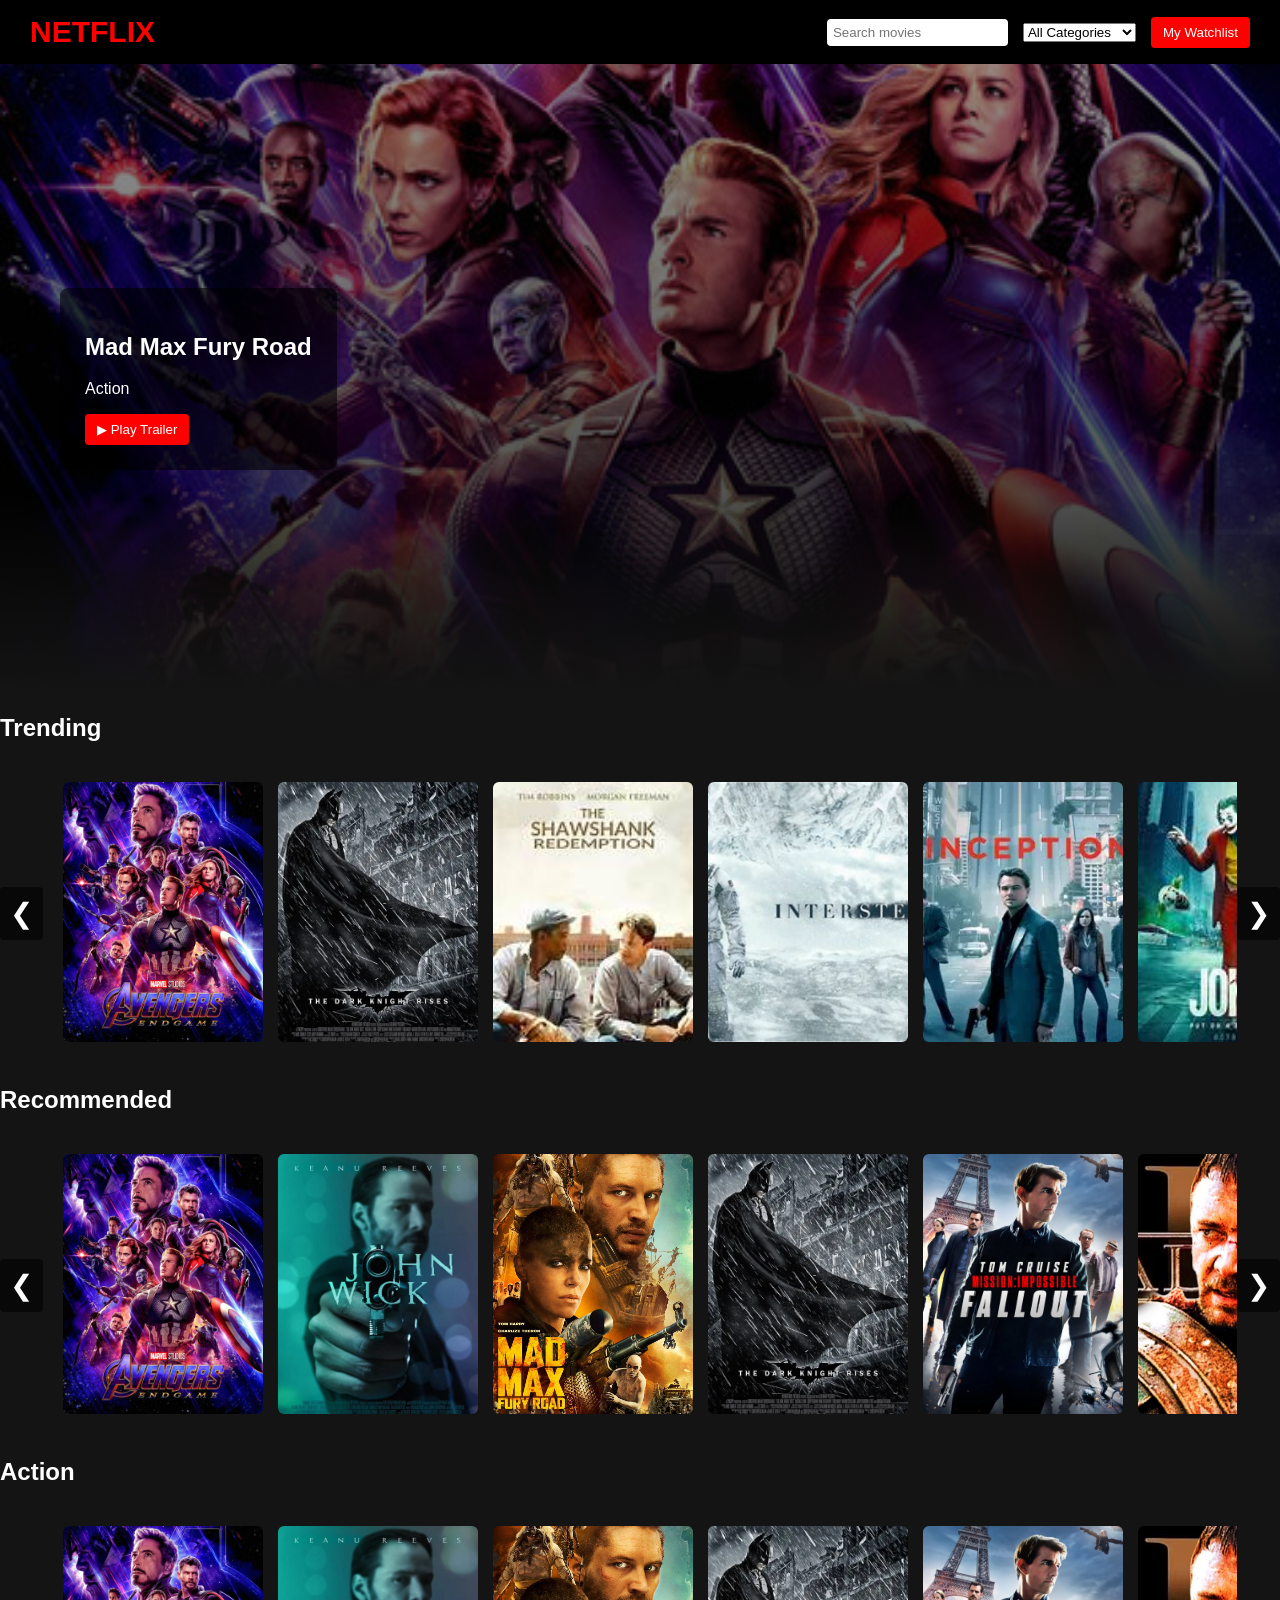
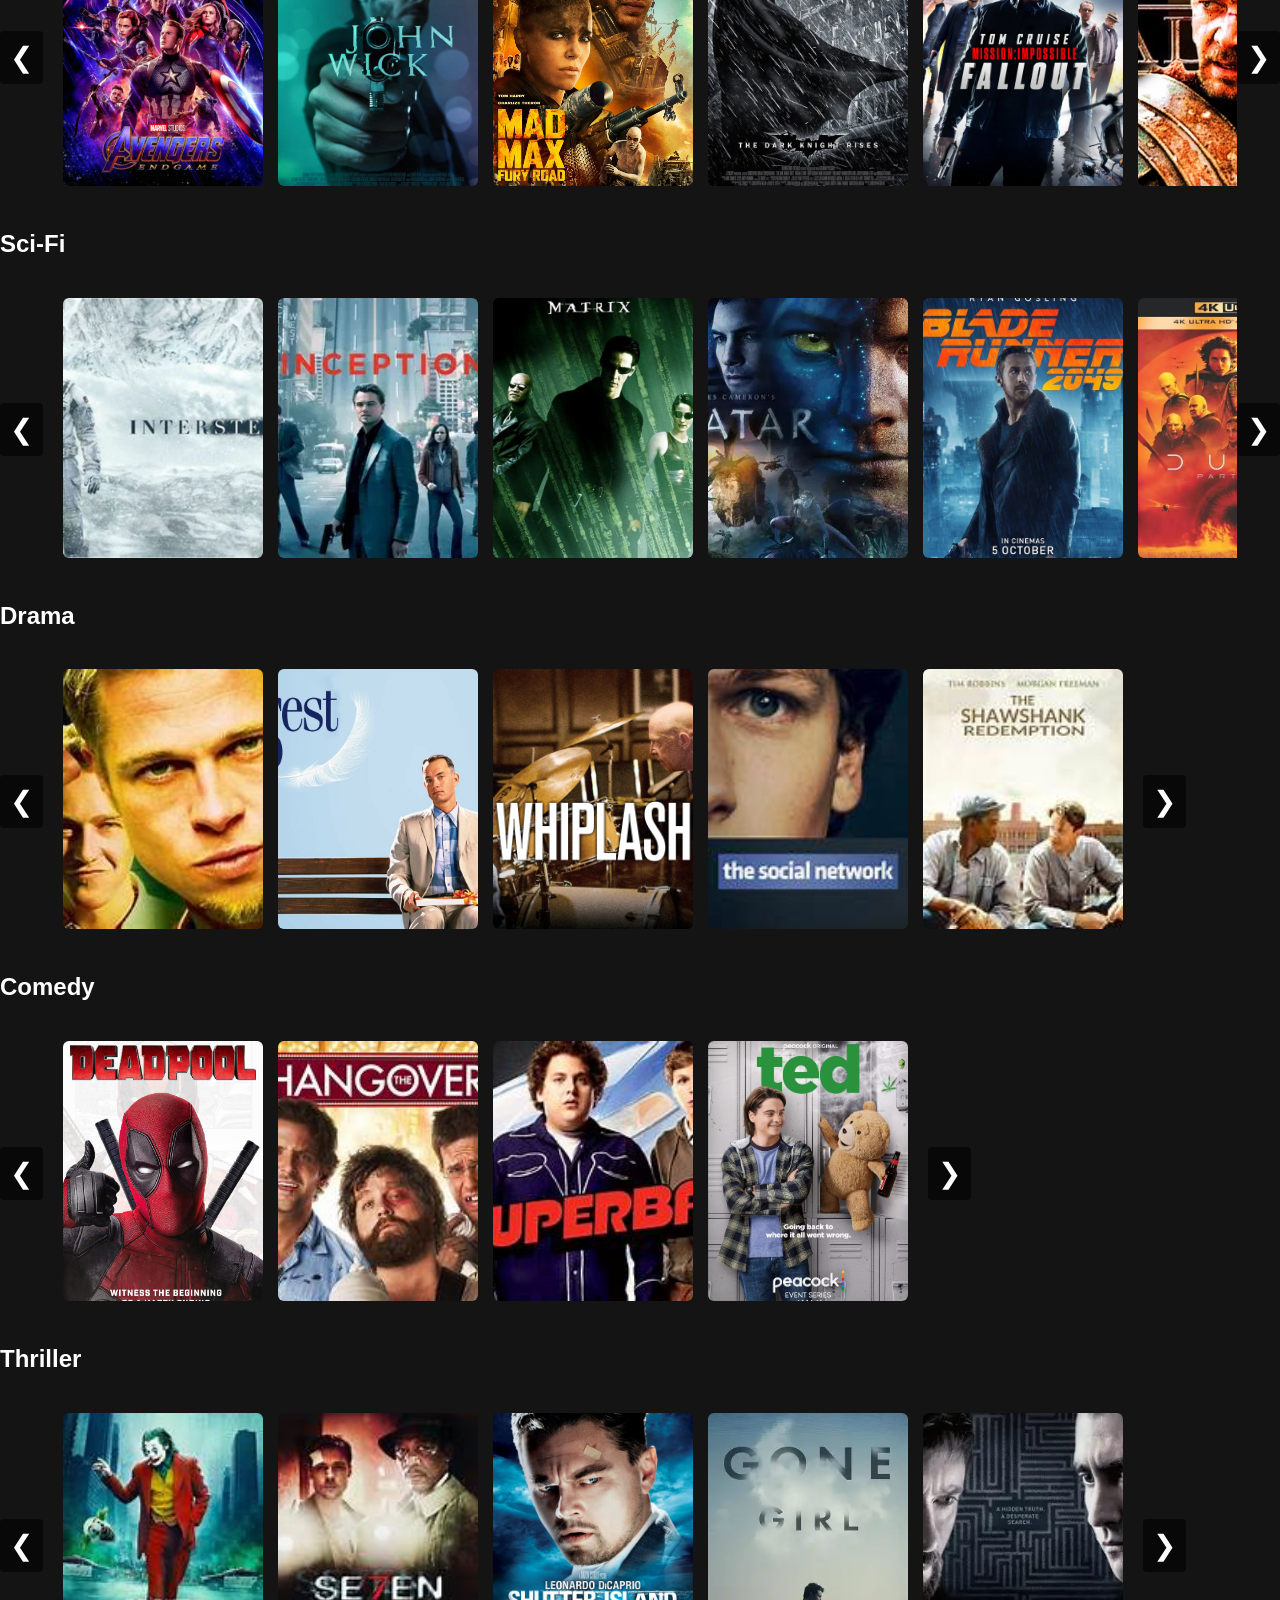
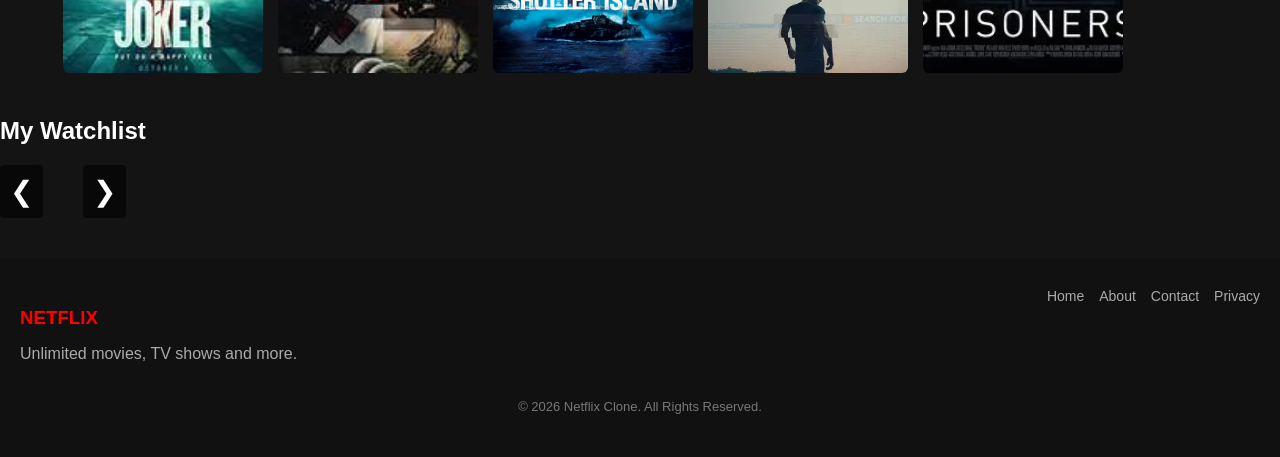
==== home.html @ aecea381 "Update Netflix Clone with intro animation" ====
<!DOCTYPE html>
<html>
<head>

<title>Netflix Clone</title>

<meta name="viewport" content="width=device-width, initial-scale=1">

<link rel="stylesheet" href="style.css">

</head>

<body>


<!-- LOADER -->

<div id="loader">
<div class="spinner"></div>
</div>


<!-- NAVBAR -->

<header class="navbar">

<div class="logo">NETFLIX</div>

<div class="controls">

<div class="searchBox">
<input type="text" id="search" placeholder="Search movies">
<div id="suggestions"></div>
</div>

<select id="categoryFilter">

<option value="All">All Categories</option>
<option value="Trending">Trending</option>
<option value="Recommended">Recommended</option>
<option value="Action">Action</option>
<option value="SciFi">Sci-Fi</option>
<option value="Drama">Drama</option>
<option value="Comedy">Comedy</option>
<option value="Thriller">Thriller</option>
<option value="Watchlist">Watchlist</option>

</select>

<button onclick="showWatchlist()">My Watchlist</button>

</div>

</header>


<!-- HERO SECTION -->

<section class="hero">

<div class="heroContent">

<h1 id="heroTitle"></h1>

<p id="heroCategory"></p>

<button id="heroTrailer">▶ Play Trailer</button>

</div>

</section>


<!-- MOVIE SECTIONS -->

<main id="movieSections">


<!-- TRENDING -->

<div class="categorySection" data-category="Trending">

<h2>Trending</h2>

<div class="carousel">

<button class="left" type="button">❮</button>

<div id="trending" class="row"></div>

<button class="right" type="button">❯</button>

</div>

</div>


<!-- RECOMMENDED -->

<div class="categorySection" data-category="Recommended">

<h2>Recommended</h2>

<div class="carousel">

<button class="left" type="button">❮</button>

<div id="recommended" class="row"></div>

<button class="right" type="button">❯</button>

</div>

</div>


<!-- ACTION -->

<div class="categorySection" data-category="Action">

<h2>Action</h2>

<div class="carousel">

<button class="left" type="button">❮</button>

<div id="Action" class="row"></div>

<button class="right" type="button">❯</button>

</div>

</div>


<!-- SCIFI -->

<div class="categorySection" data-category="SciFi">

<h2>Sci-Fi</h2>

<div class="carousel">

<button class="left" type="button">❮</button>

<div id="SciFi" class="row"></div>

<button class="right" type="button">❯</button>

</div>

</div>


<!-- DRAMA -->

<div class="categorySection" data-category="Drama">

<h2>Drama</h2>

<div class="carousel">

<button class="left" type="button">❮</button>

<div id="Drama" class="row"></div>

<button class="right" type="button">❯</button>

</div>

</div>


<!-- COMEDY -->

<div class="categorySection" data-category="Comedy">

<h2>Comedy</h2>

<div class="carousel">

<button class="left" type="button">❮</button>

<div id="Comedy" class="row"></div>

<button class="right" type="button">❯</button>

</div>

</div>


<!-- THRILLER -->

<div class="categorySection" data-category="Thriller">

<h2>Thriller</h2>

<div class="carousel">

<button class="left" type="button">❮</button>

<div id="Thriller" class="row"></div>

<button class="right" type="button">❯</button>

</div>

</div>


<!-- WATCHLIST -->

<div class="categorySection" data-category="Watchlist">

<h2>My Watchlist</h2>

<div class="carousel">

<button class="left" type="button">❮</button>

<div id="watchlist" class="row"></div>

<button class="right" type="button">❯</button>

</div>

</div>


</main>


<!-- TRAILER MODAL -->

<div id="trailerModal" class="modal">

<span id="close">✖</span>

<iframe id="trailerFrame" allowfullscreen allow="autoplay"></iframe>

</div>


<!-- JS FILES -->

<script src="script.js"></script>
<script src="d.js"></script>

<footer class="footer">

  <div class="footer-content">

    <div class="footer-left">
      <h3>NETFLIX</h3>
      <p>Unlimited movies, TV shows and more.</p>
    </div>

    <div class="footer-links">
      <a href="#">Home</a>
      <a href="#">About</a>
      <a href="#">Contact</a>
      <a href="#">Privacy</a>
    </div>

  </div>

  <p class="footer-bottom">© 2026 Netflix Clone. All Rights Reserved.</p>

</footer>

</body>
</html>
---- style.css ----
/* ======================
   GLOBAL
====================== */

body{
margin:0;
background:#141414;
font-family:Arial, Helvetica, sans-serif;
color:white;
overflow-x:hidden;
}


/* ======================
   NAVBAR
====================== */

.navbar{
display:flex;
justify-content:space-between;
align-items:center;
padding:15px 30px;
background:black;
position:sticky;
top:0;
z-index:100;
}

.logo{
color:red;
font-size:30px;
font-weight:bold;
}

.controls{
display:flex;
align-items:center;
gap:15px;
}

button{
background:red;
border:none;
color:white;
padding:8px 12px;
cursor:pointer;
border-radius:4px;
}


/* ======================
   HERO SECTION
====================== */

.hero{
height:70vh;
width:100%;

background-size:cover;
background-position:center;
background-repeat:no-repeat;

display:flex;
align-items:center;
padding-left:60px;

position:relative;
}

.heroContent{
background:rgba(0,0,0,0.6);
padding:25px;
border-radius:8px;
max-width:400px;
}

.hero::after{
content:"";
position:absolute;
bottom:0;
left:0;
width:100%;
height:200px;

background:linear-gradient(
to top,
#141414,
transparent
);
}


/* ======================
   MOVIE ROWS
====================== */

.row{
display:flex;
overflow-x:auto;
gap:15px;
padding:20px;
scroll-behavior:smooth;
}

.row::-webkit-scrollbar{
display:none;
}


/* ======================
   MOVIE CARD
====================== */

.movie{
position:relative;
cursor:pointer;
transition:0.3s;
min-width:200px;
}

.movie img{
width:200px;
height:260px;
object-fit:cover;
border-radius:6px;
}

.movie:hover{
transform:scale(1.1);
z-index:10;
}


/* ======================
   HOVER CARD
====================== */

.hoverCard{
position:absolute;
bottom:0;
background:rgba(0,0,0,0.9);
width:100%;
padding:10px;
opacity:0;
transition:0.3s;
font-size:12px;
border-radius:0 0 6px 6px;
}

.movie:hover .hoverCard{
opacity:1;
}

.hoverCard h4{
margin:0;
font-size:14px;
}

.hoverCard p{
margin:5px 0;
}


/* ======================
   PREVIEW VIDEO
====================== */

.previewVideo{
position:absolute;
top:0;
left:0;
width:200px;
height:260px;
object-fit:cover;
display:none;
border-radius:6px;
}

.movie:hover img{
display:none;
}

.movie:hover .previewVideo{
display:block;
}


/* ======================
   CAROUSEL
====================== */

.carousel{
position:relative;
display:flex;
align-items:center;
}

.left,
.right{
background:rgba(0,0,0,0.6);
border:none;
color:white;
font-size:28px;
cursor:pointer;
padding:10px;
position:relative;
z-index:5;
}


/* ======================
   SEARCH
====================== */

.searchBox{
position:relative;
}

#search{
padding:6px;
border-radius:4px;
border:none;
}

#suggestions{
position:absolute;
background:black;
width:200px;
z-index:10;
}

#suggestions div{
padding:8px;
cursor:pointer;
}

#suggestions div:hover{
background:#333;
}


/* ======================
   TRAILER MODAL
====================== */

.modal{
display:none;
position:fixed;
top:0;
left:0;
width:100%;
height:100%;
background:rgba(0,0,0,0.9);
justify-content:center;
align-items:center;
}

.modal iframe{
width:70%;
height:70%;
border:none;
}

#close{
position:absolute;
top:30px;
right:50px;
font-size:40px;
cursor:pointer;
}


/* ======================
   LOADER
====================== */

#loader{
position:fixed;
top:0;
left:0;
width:100%;
height:100%;
background:black;
display:flex;
justify-content:center;
align-items:center;
z-index:999;
}

.spinner{
width:60px;
height:60px;
border:6px solid #333;
border-top:6px solid red;
border-radius:50%;
animation:spin 1s linear infinite;
}

@keyframes spin{
0%{transform:rotate(0deg)}
100%{transform:rotate(360deg)}
}


/* ======================
   CATEGORY SECTION
====================== */

.categorySection{
margin-bottom:20px;
}

/* ================= FOOTER ================= */

.footer{
  background:#111;
  color:#aaa;
  padding:30px 20px;
  margin-top:40px;
}

.footer-content{
  display:flex;
  justify-content:space-between;
  flex-wrap:wrap;
  gap:20px;
}

.footer-left h3{
  color:red;
  margin-bottom:10px;
}

.footer-links{
  display:flex;
  gap:15px;
  flex-wrap:wrap;
}

.footer-links a{
  color:#aaa;
  text-decoration:none;
  font-size:14px;
}

.footer-links a:hover{
  color:white;
}

.footer-bottom{
  text-align:center;
  margin-top:20px;
  font-size:13px;
  color:#777;
}
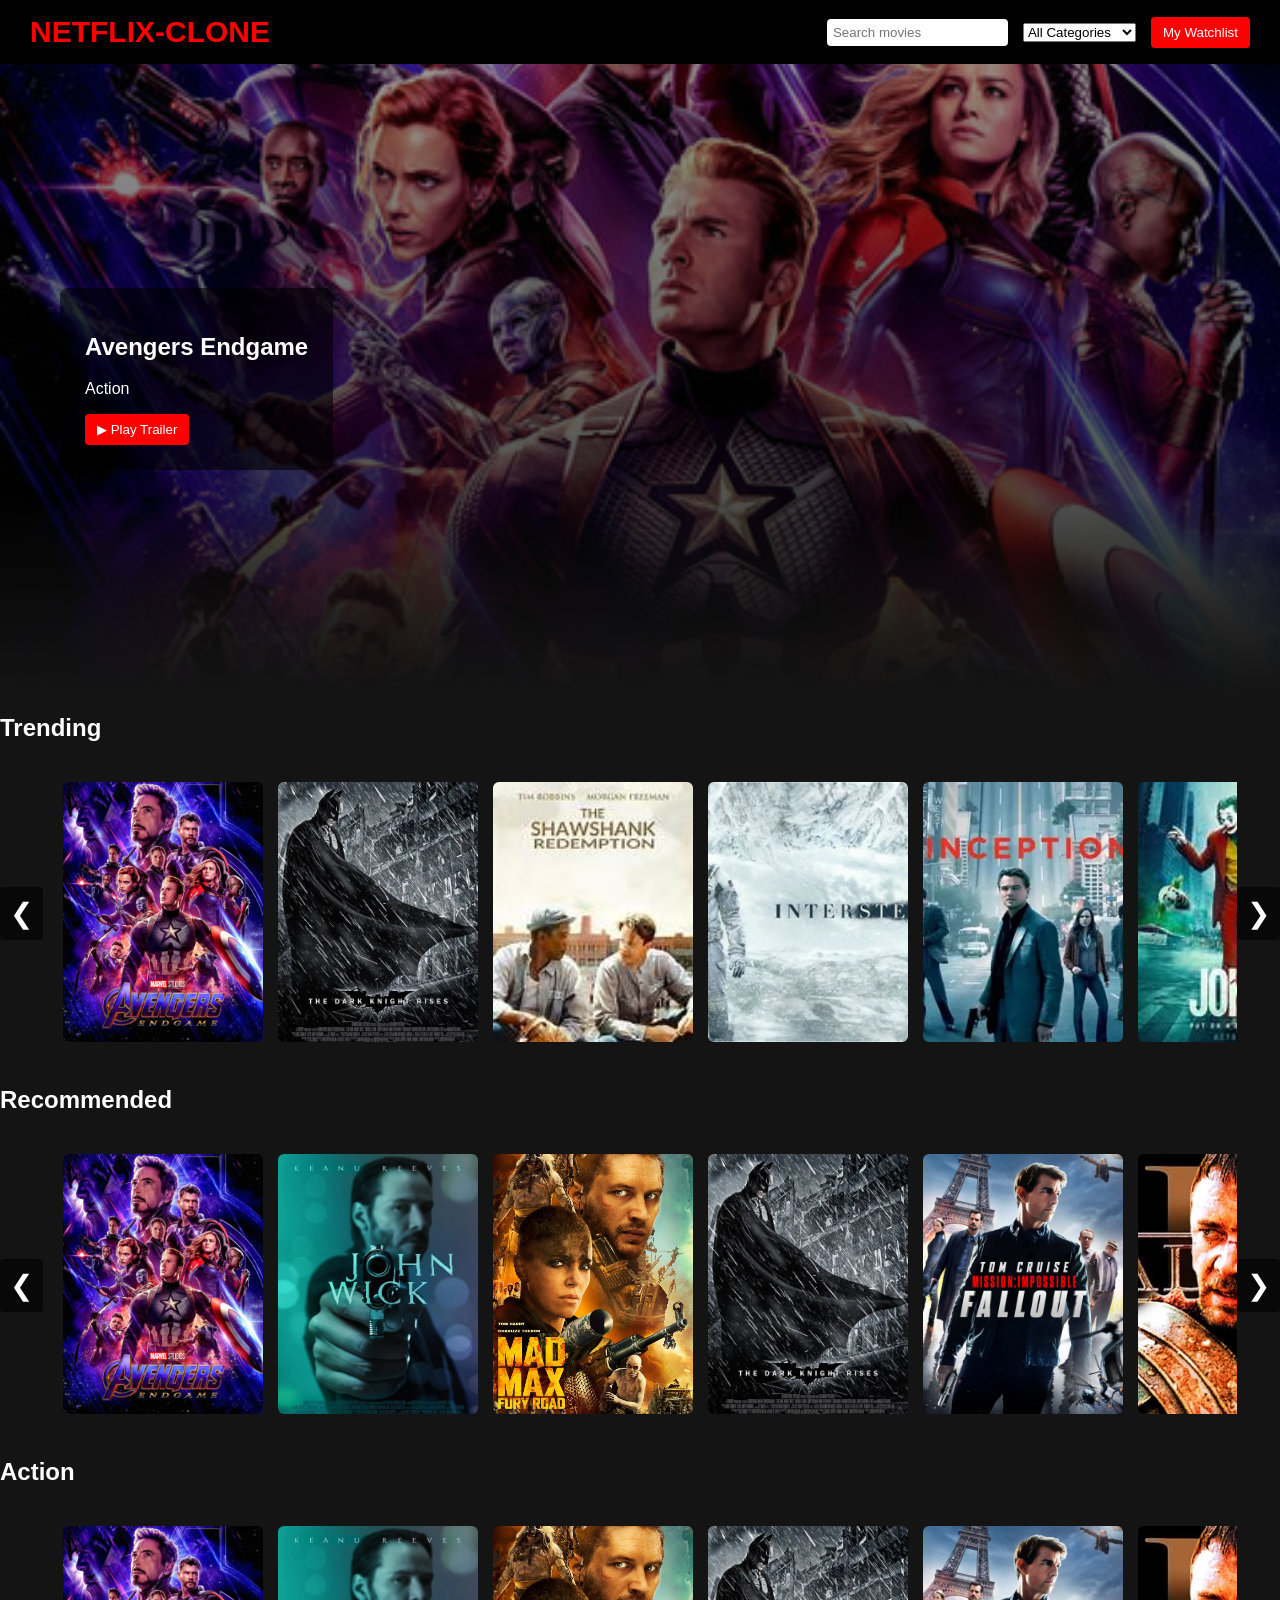
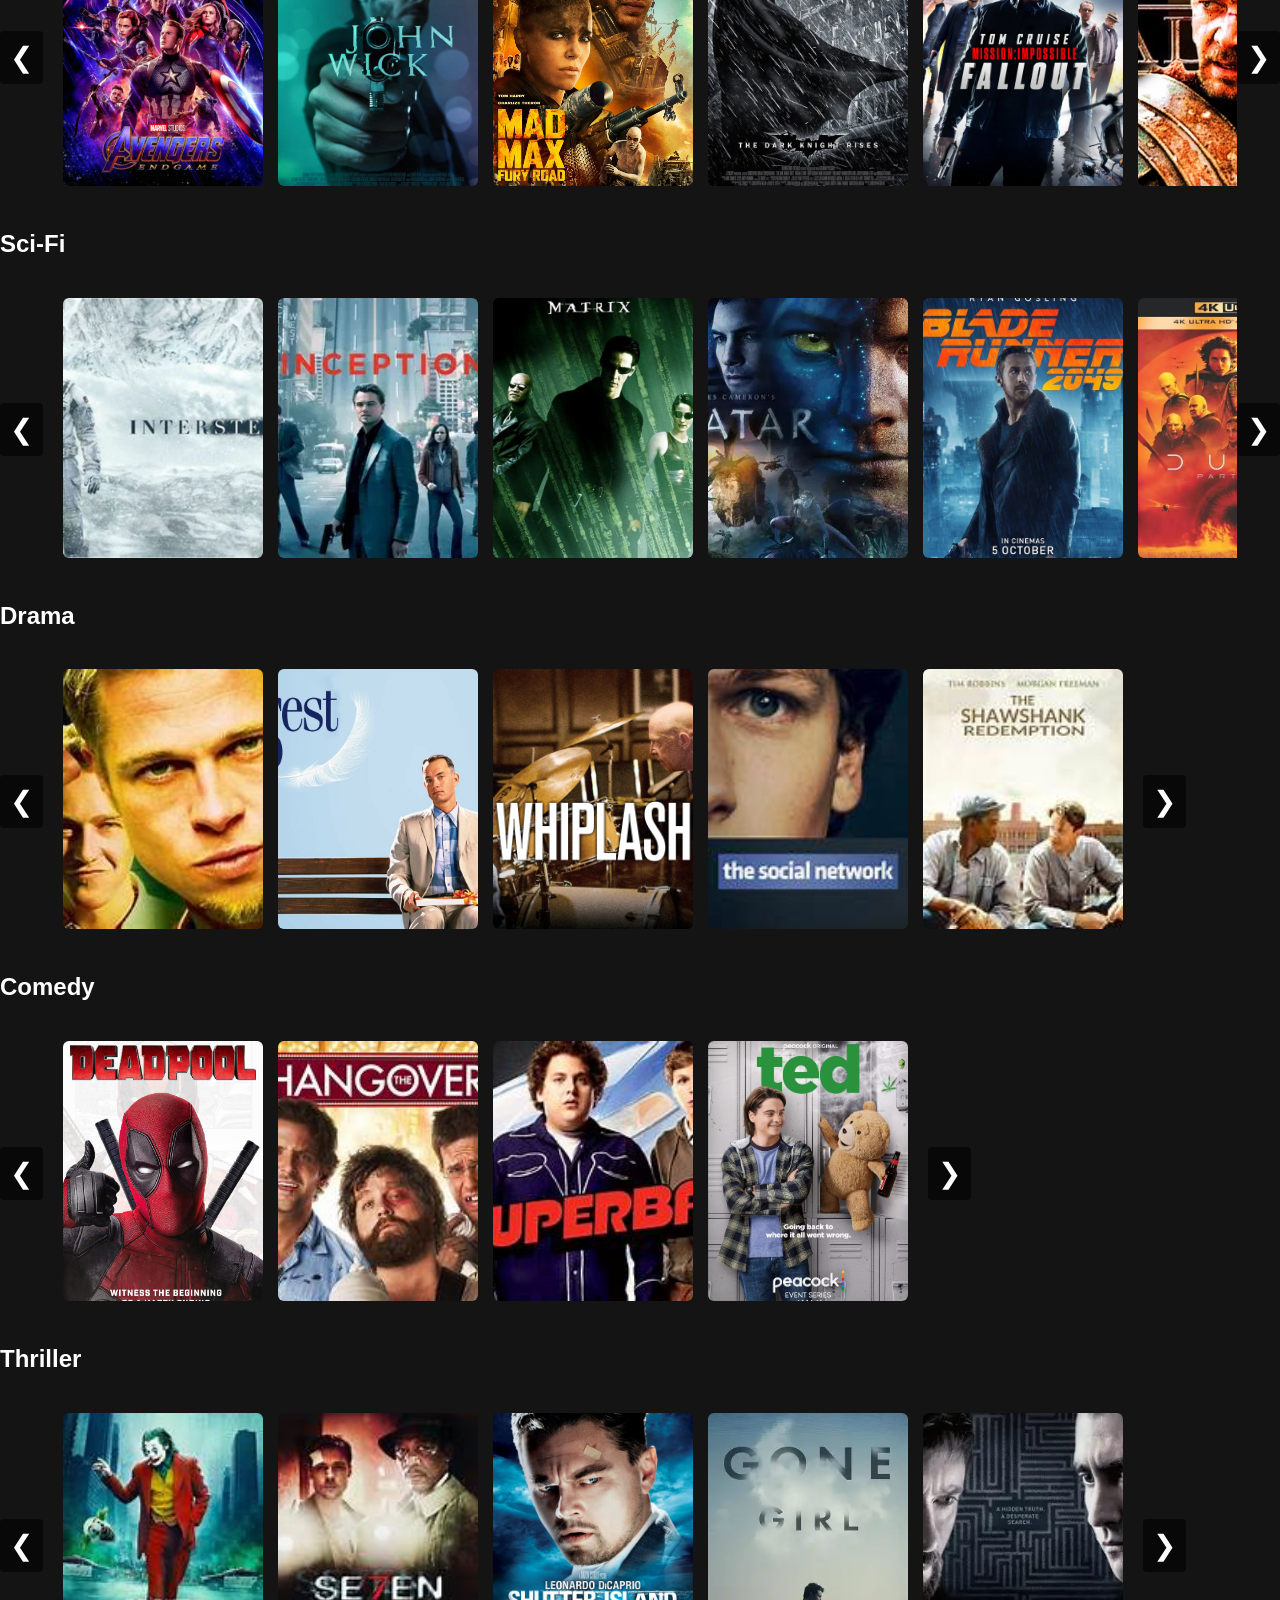
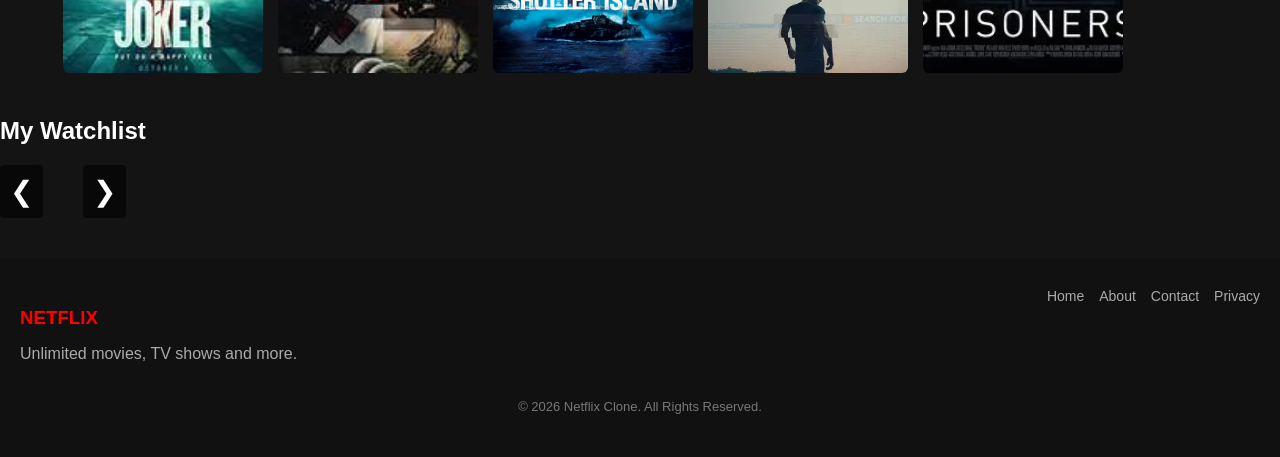
==== commit 8b9584b2: "Update Netflix Clone with intro animation" ====
--- a/home.html
+++ b/home.html
@@ -24,7 +24,7 @@
 
 <header class="navbar">
 
-<div class="logo">NETFLIX</div>
+<div class="logo">NETFLIX-CLONE</div>
 
 <div class="controls">
 
